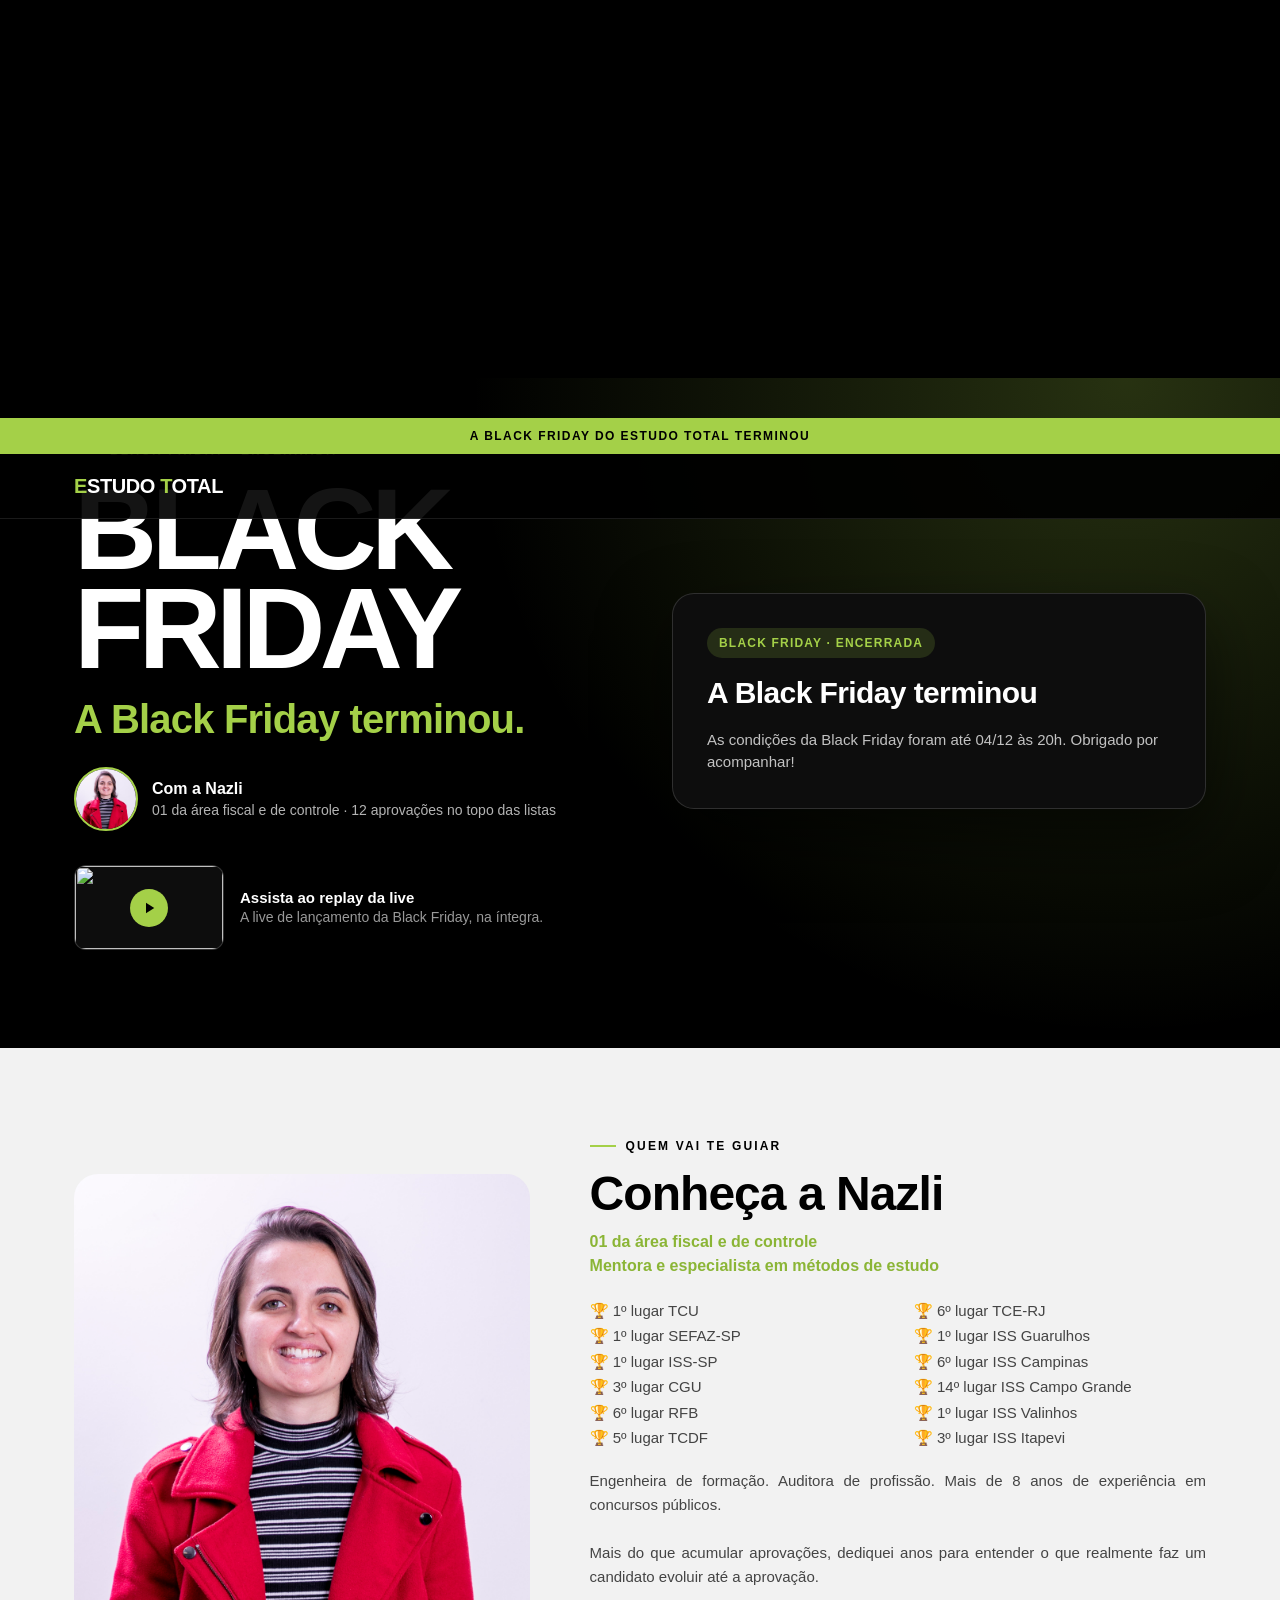
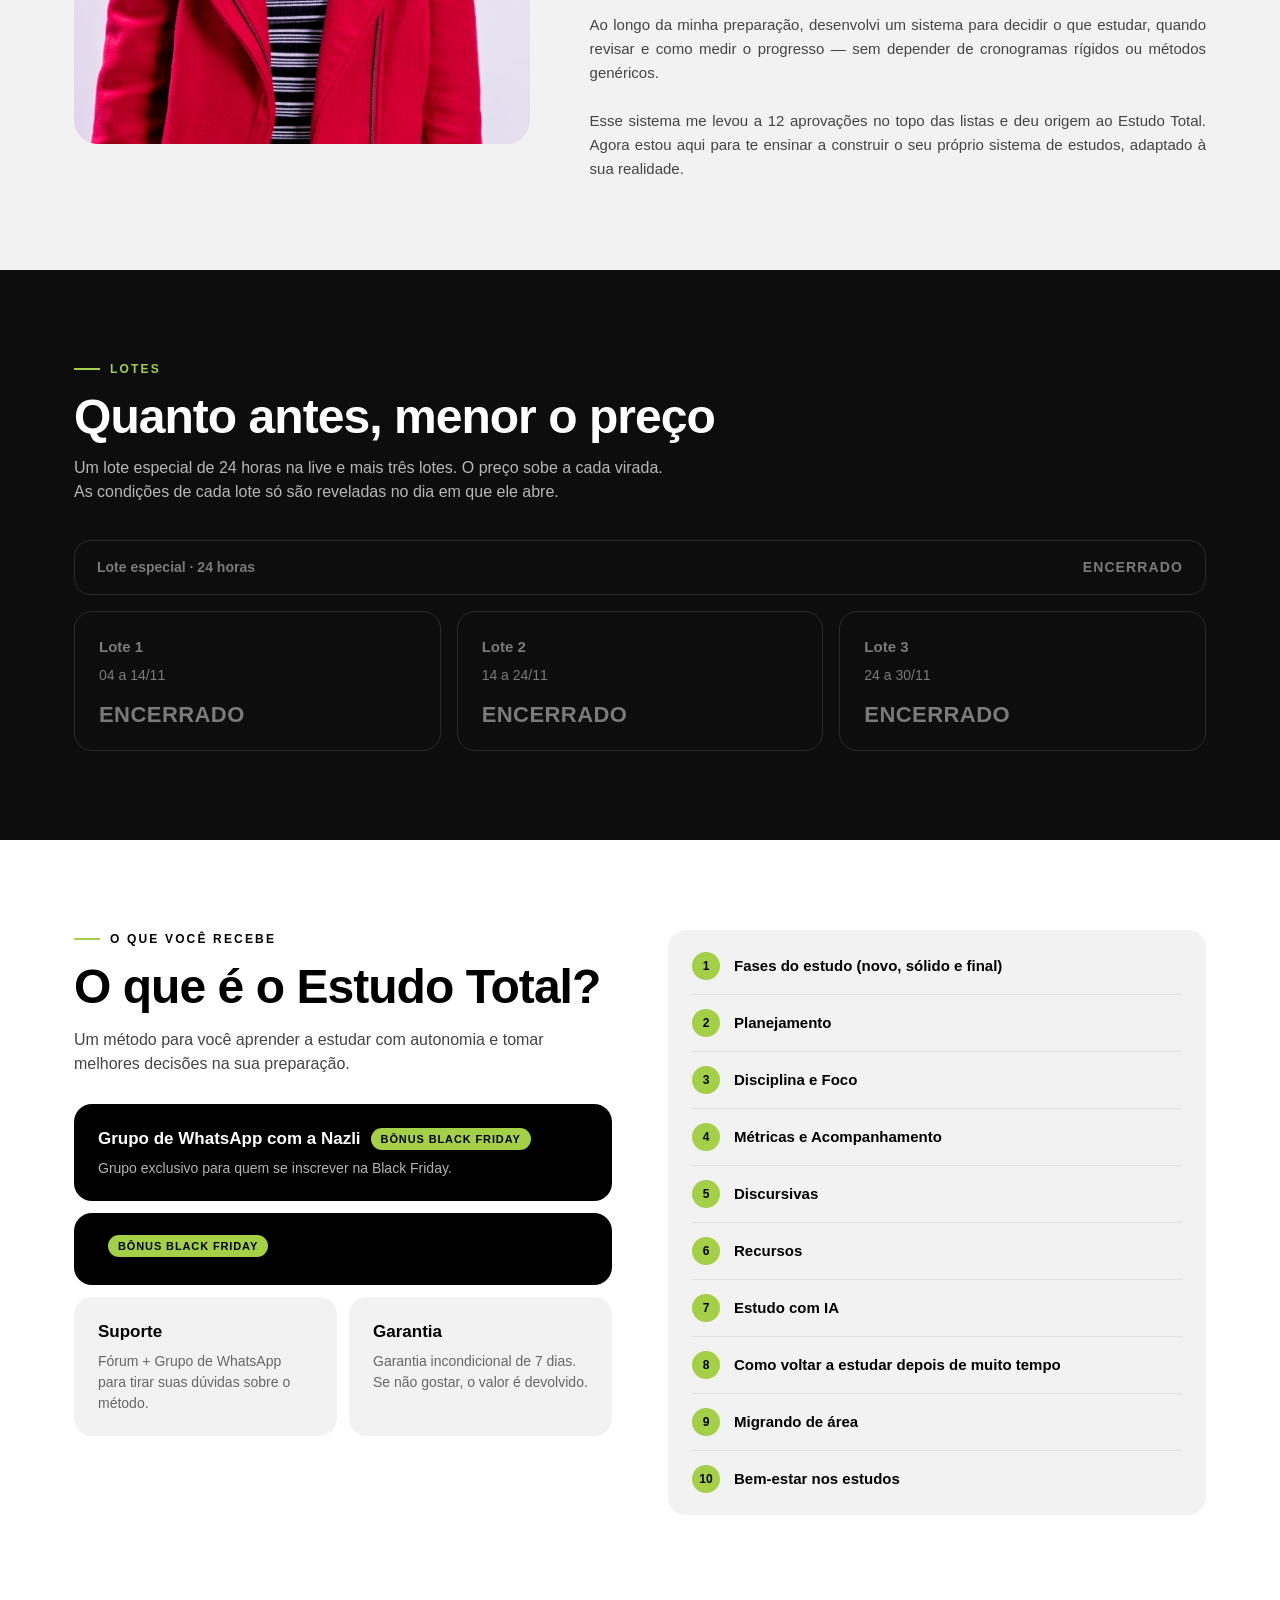
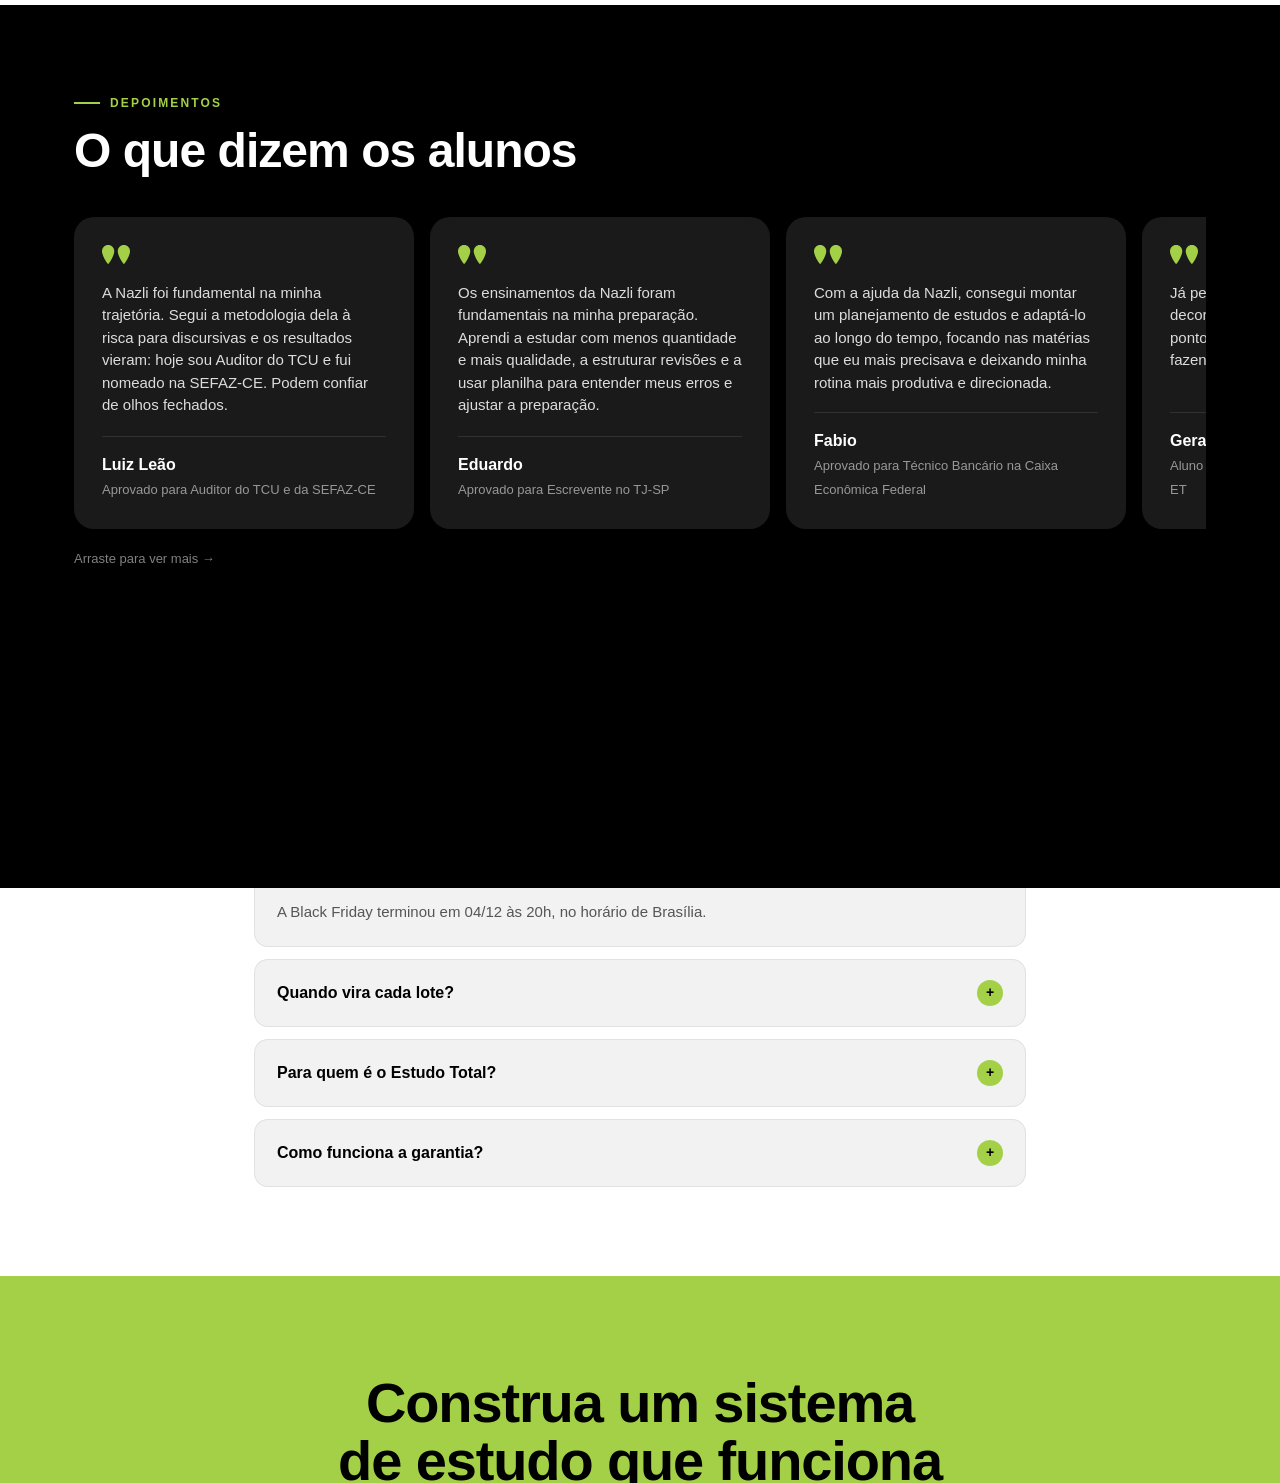
==== black/index.html @ 65afd5e8 "Black Friday: /black redireciona o QR Code para o checkout do lote em vigor Co-Authored-By: Claude O" ====
<!DOCTYPE html>
<html lang="pt-BR">
<head>
<meta http-equiv="Content-Security-Policy" content="default-src 'self'; script-src 'self' https://connect.facebook.net; style-src 'self' 'unsafe-inline'; img-src 'self' data: https://www.facebook.com; connect-src 'self' https://www.facebook.com; base-uri 'self'; form-action 'self'; object-src 'none'">
<meta charset="UTF-8">
<meta name="viewport" content="width=device-width, initial-scale=1.0">
<!-- Página de passagem do QR Code: não deve aparecer no Google -->
<meta name="robots" content="noindex">
<title>Black Friday · Estudo Total</title>
<link rel="icon" type="image/png" href="../assets/images/estudototal_favicon.png">
<!-- Meta Pixel Code -->
<script src="../fbpixel.js"></script>
<!-- End Meta Pixel Code -->
<style>
  body{margin:0;min-height:100vh;display:grid;place-items:center;background:#000;color:#fff;font-family:system-ui,sans-serif;text-align:center;padding:24px}
  a{color:#A4D048;font-weight:700}
</style>
</head>
<body>
  <p>Redirecionando para o checkout…<br><br><a href="/" id="fallback">Se não abrir, toque aqui</a></p>
  <script src="../content.js?v=bf26h"></script>
  <script src="redirect.js?v=bf26h"></script>
</body>
</html>
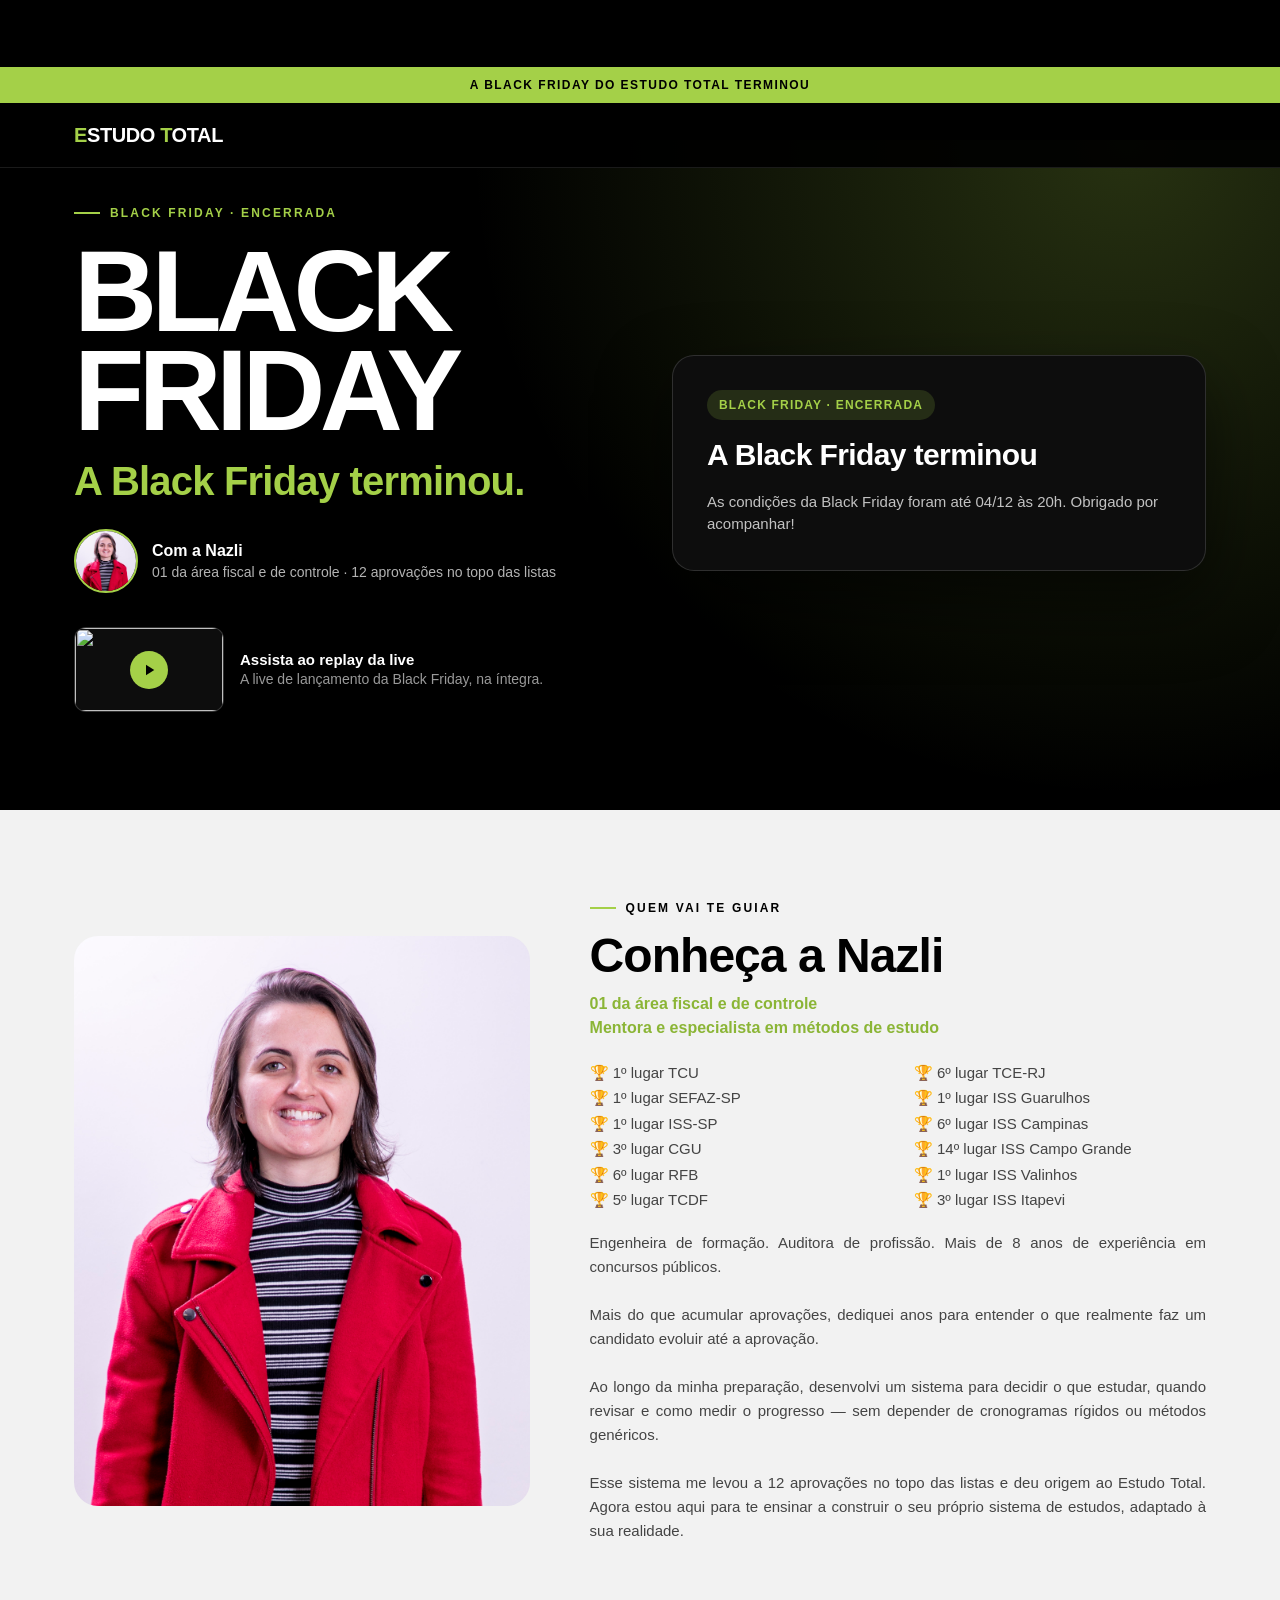
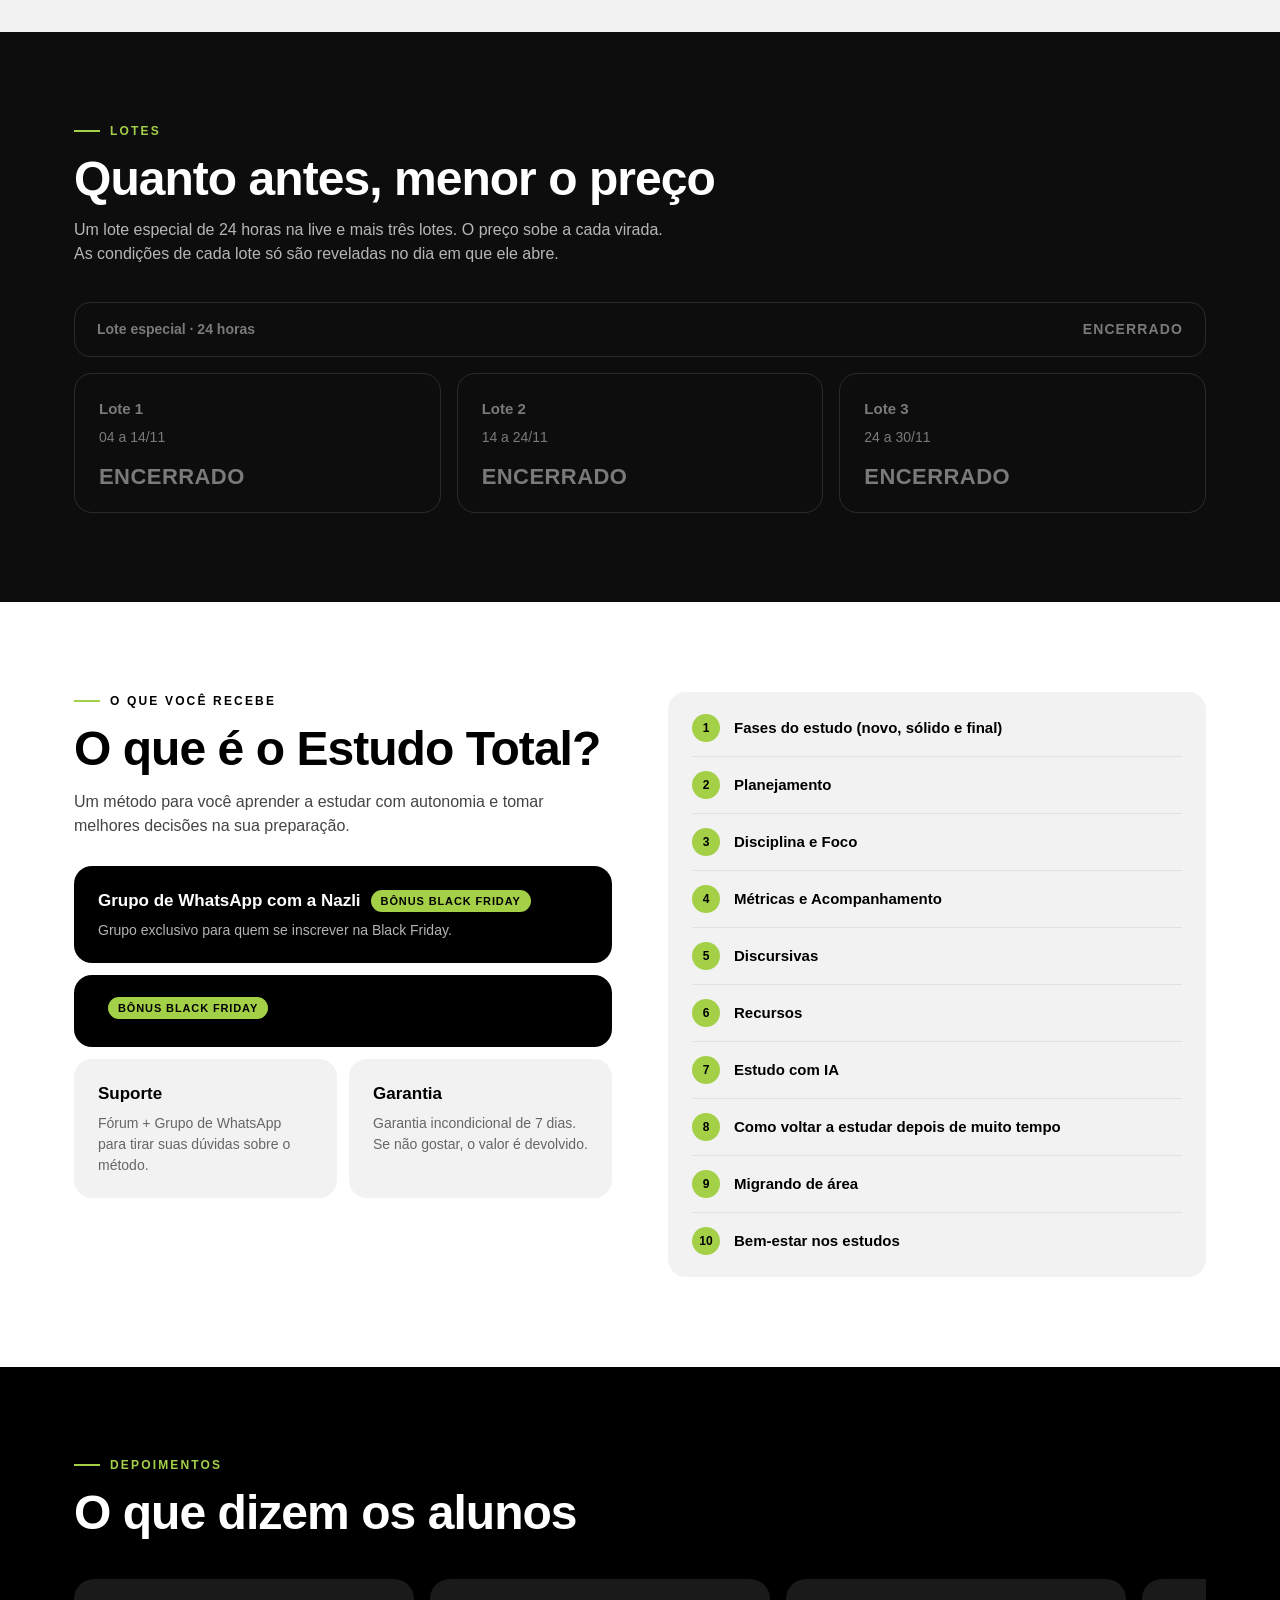
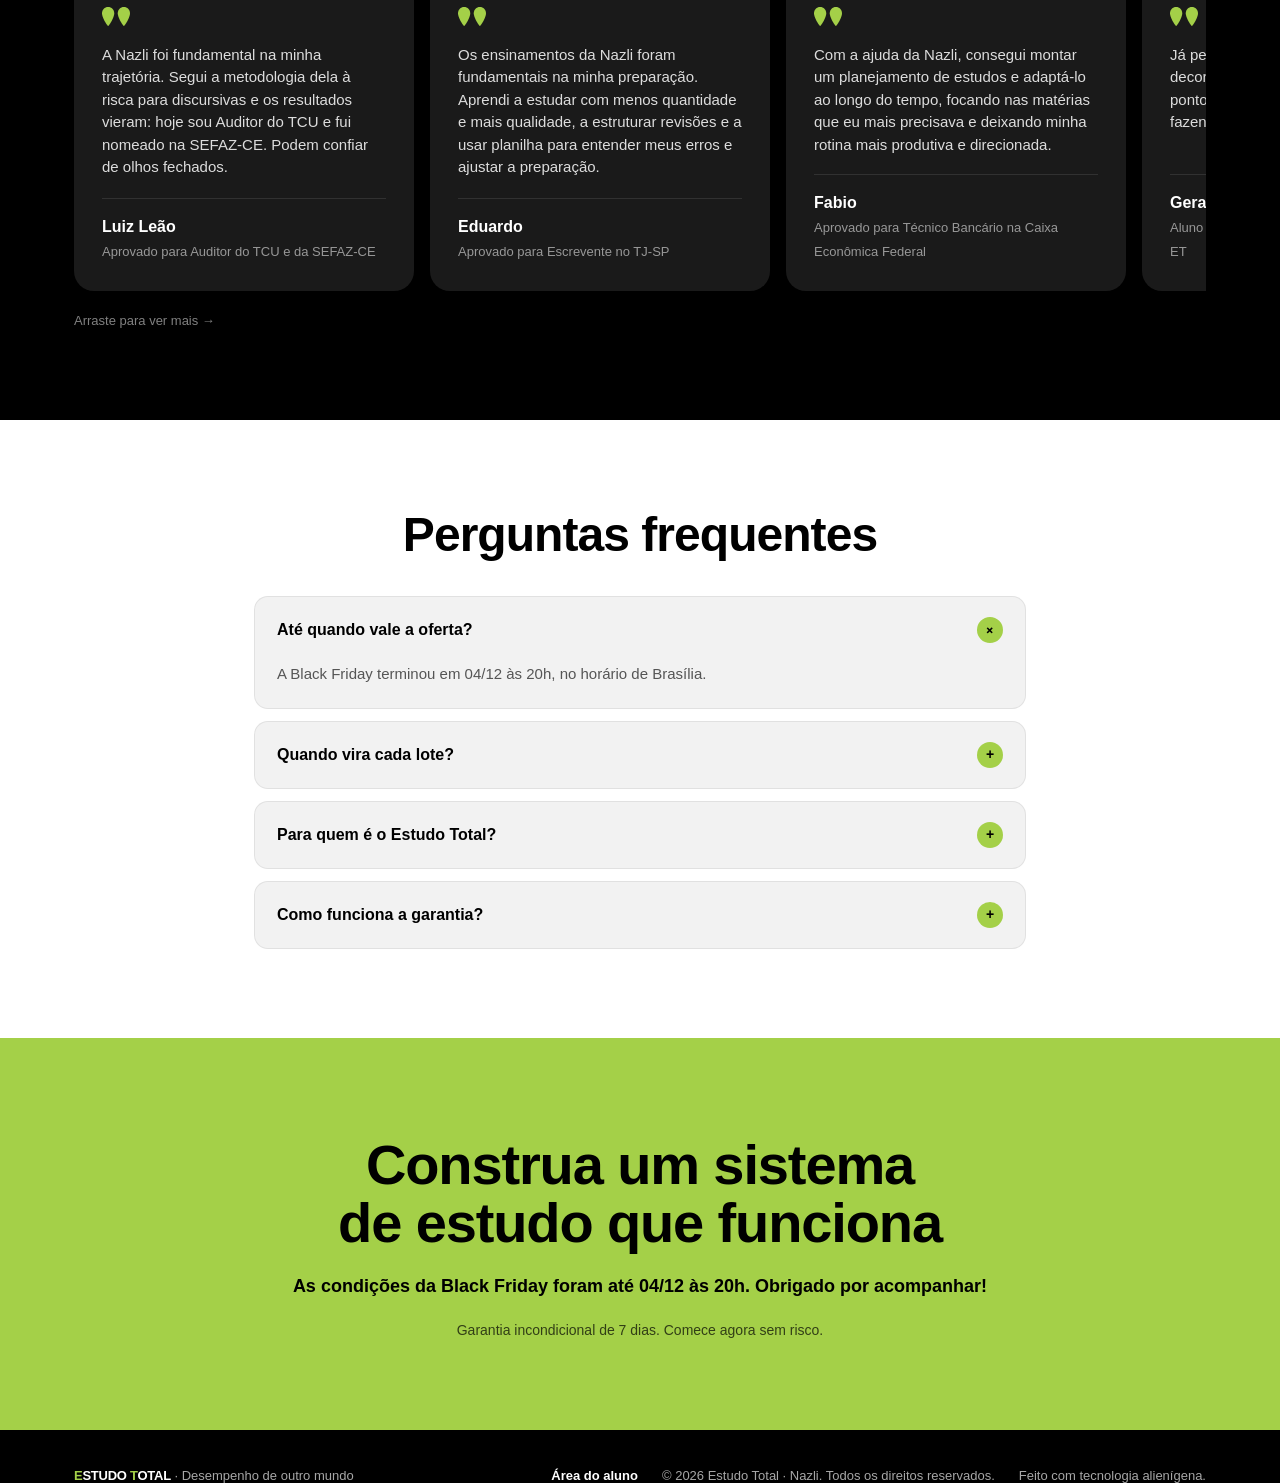
==== commit 4405031b: "Black Friday: scripts fora do Rocket Loader do Cloudflare (data-cfasync=false) Co-Authored-By: Claud" ====
--- a/black/index.html
+++ b/black/index.html
@@ -9,7 +9,7 @@
 <title>Black Friday · Estudo Total</title>
 <link rel="icon" type="image/png" href="../assets/images/estudototal_favicon.png">
 <!-- Meta Pixel Code -->
-<script src="../fbpixel.js"></script>
+<script data-cfasync="false" src="../fbpixel.js"></script>
 <!-- End Meta Pixel Code -->
 <style>
   body{margin:0;min-height:100vh;display:grid;place-items:center;background:#000;color:#fff;font-family:system-ui,sans-serif;text-align:center;padding:24px}
@@ -18,7 +18,7 @@
 </head>
 <body>
   <p>Redirecionando para o checkout…<br><br><a href="/" id="fallback">Se não abrir, toque aqui</a></p>
-  <script src="../content.js?v=bf26h"></script>
-  <script src="redirect.js?v=bf26h"></script>
+  <script data-cfasync="false" src="../content.js?v=bf26i"></script>
+  <script data-cfasync="false" src="redirect.js?v=bf26i"></script>
 </body>
 </html>
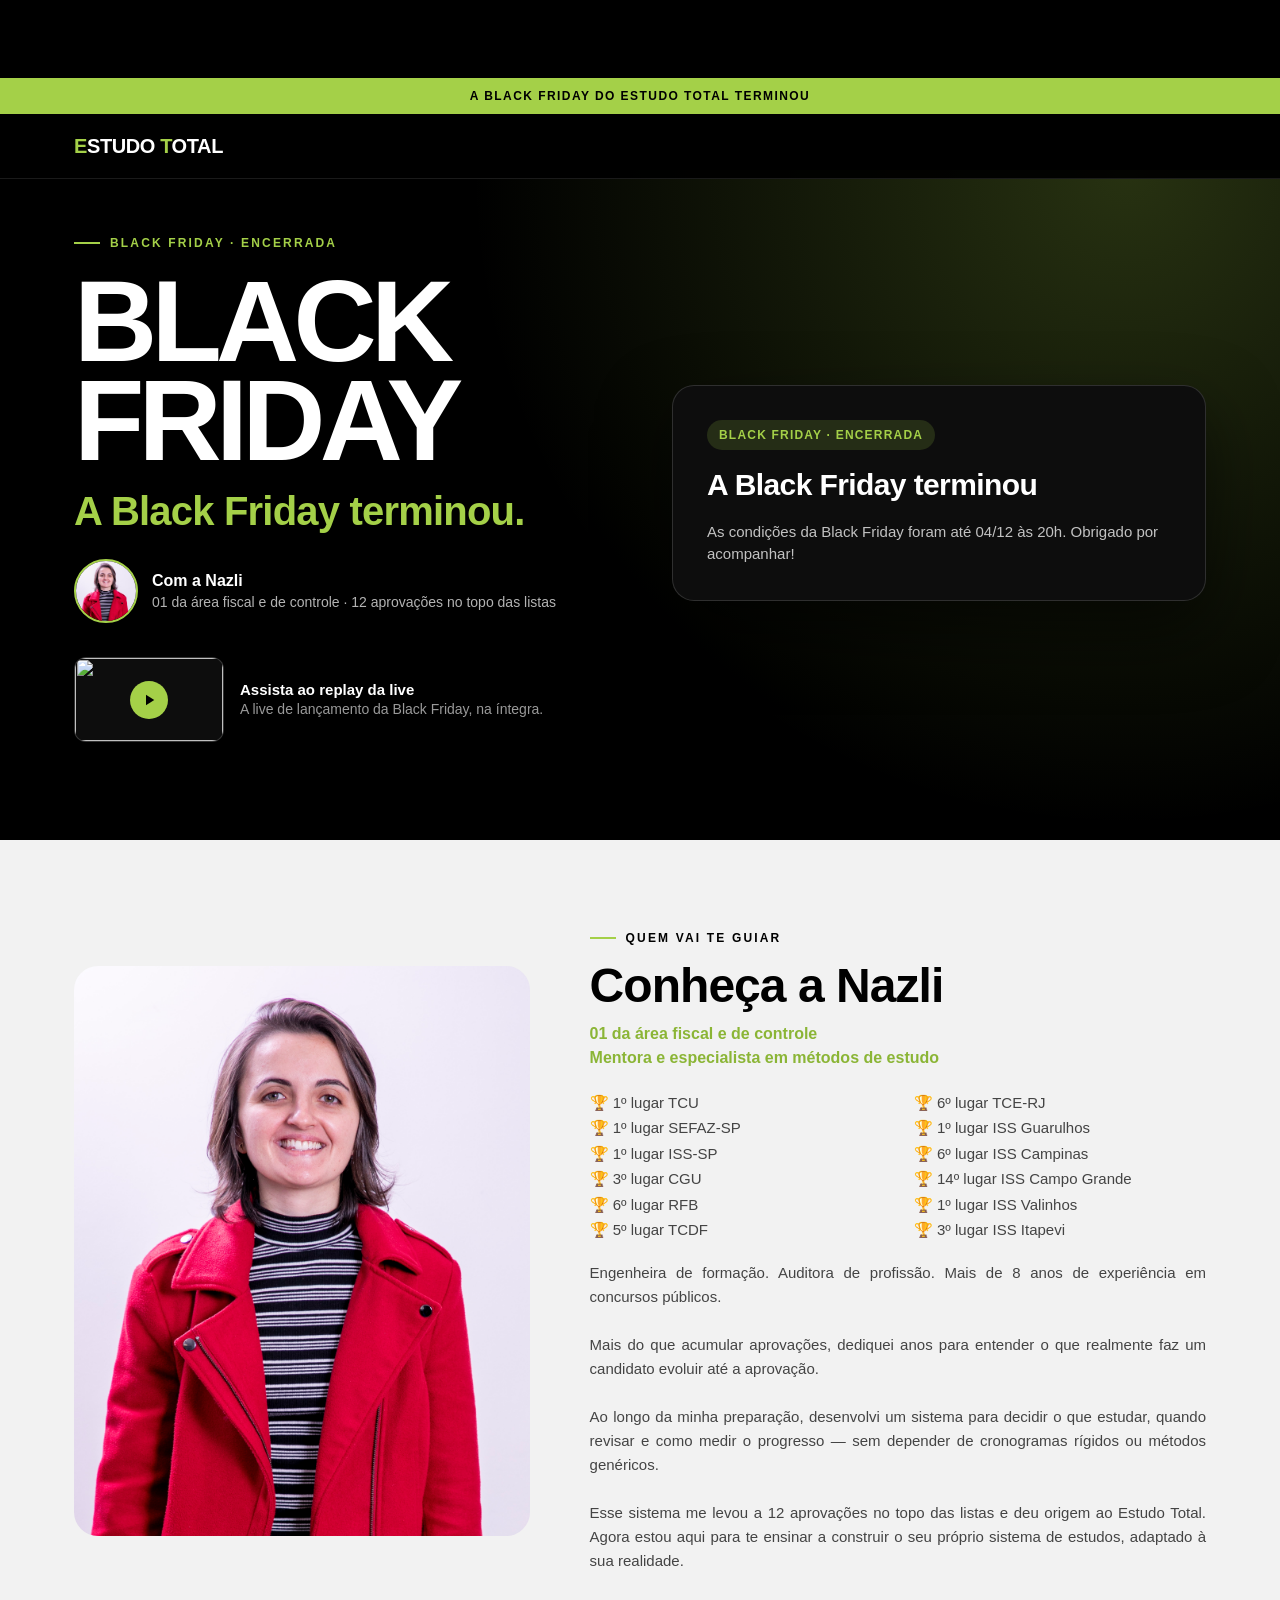
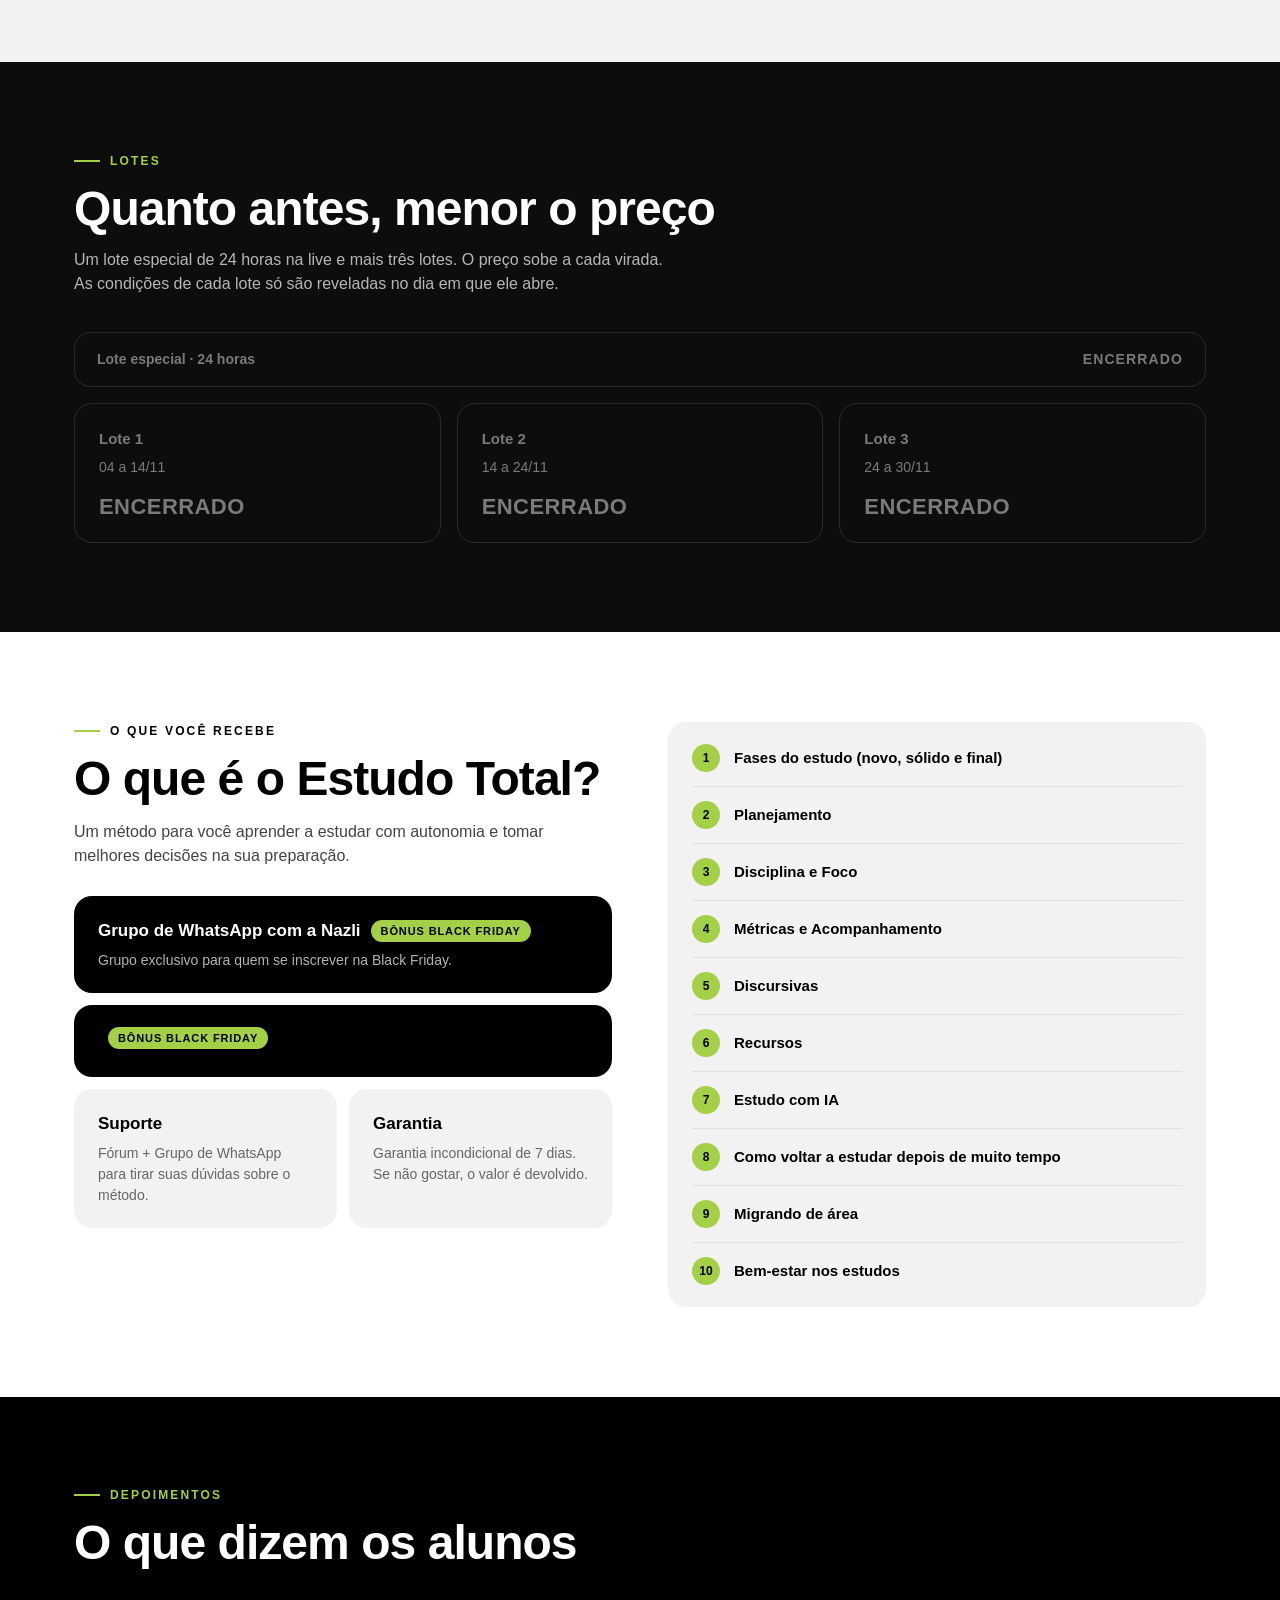
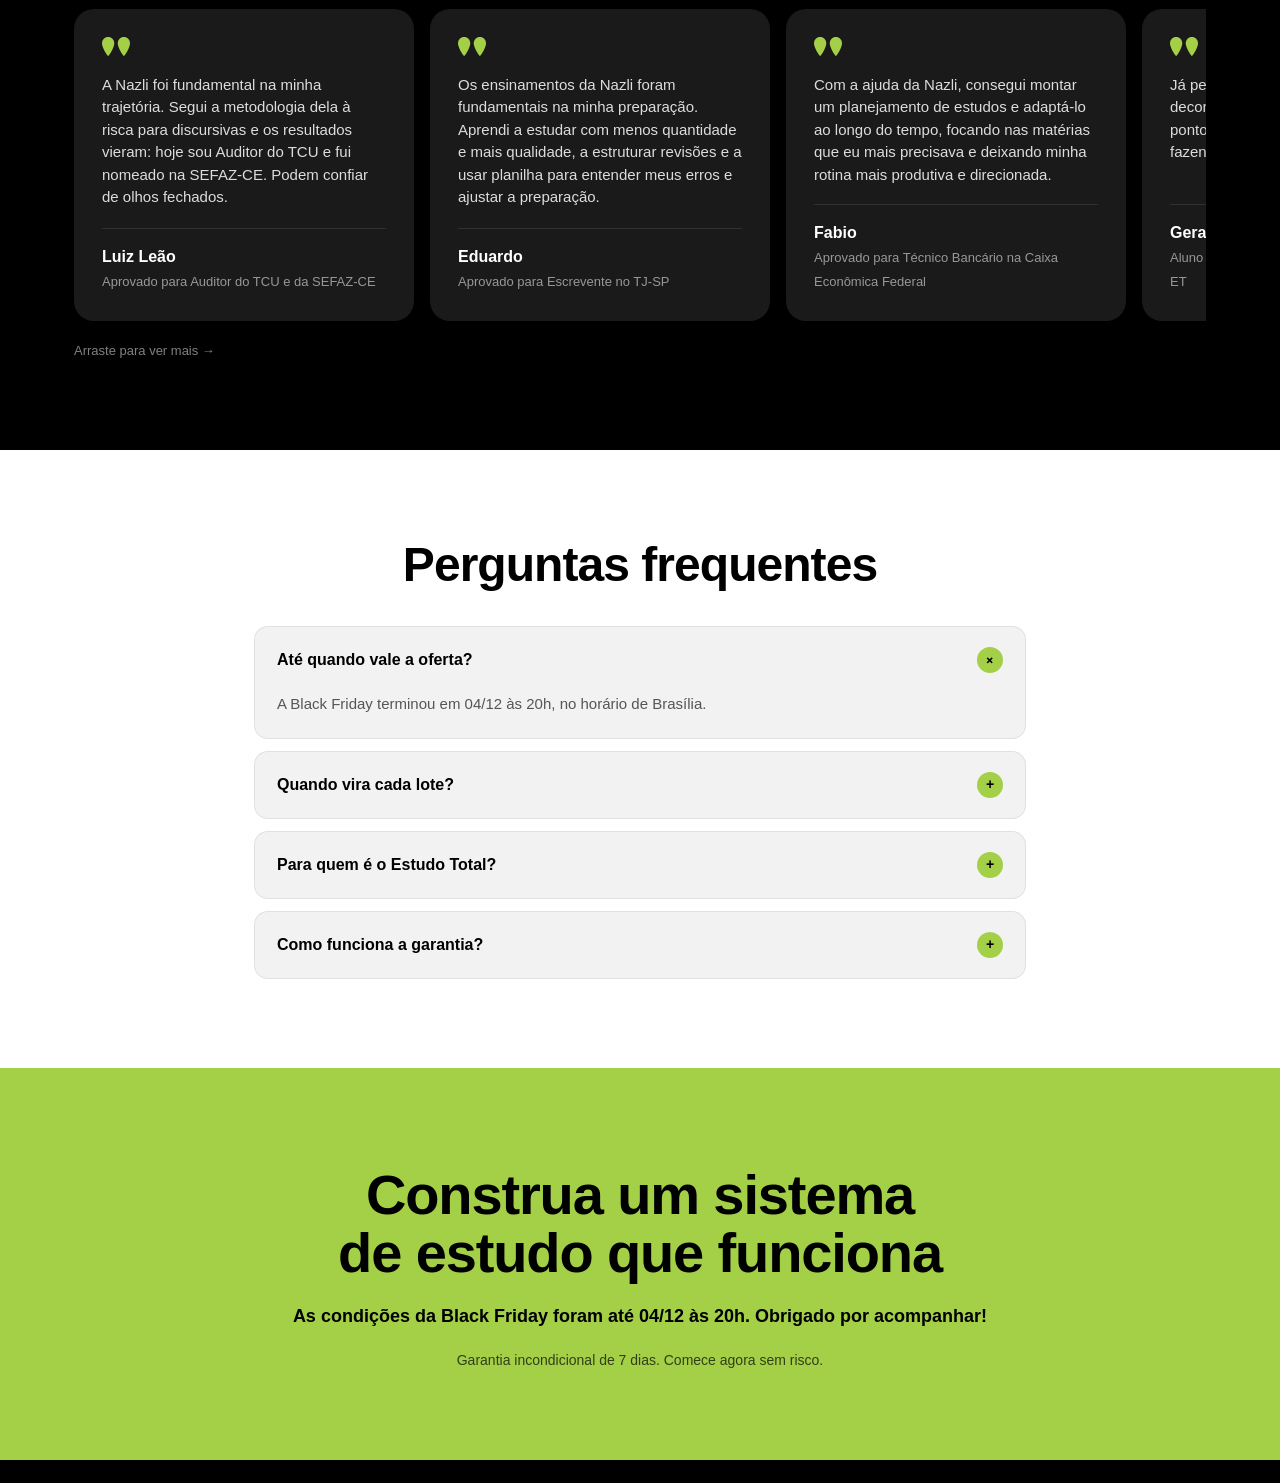
==== commit 8407b916: "Black Friday: envia SRC e SCK para o checkout da Hotmart (página e QR Code) Co-Authored-By: Claude O" ====
--- a/black/index.html
+++ b/black/index.html
@@ -18,7 +18,7 @@
 </head>
 <body>
   <p>Redirecionando para o checkout…<br><br><a href="/" id="fallback">Se não abrir, toque aqui</a></p>
-  <script data-cfasync="false" src="../content.js?v=bf26i"></script>
-  <script data-cfasync="false" src="redirect.js?v=bf26i"></script>
+  <script data-cfasync="false" src="../content.js?v=bf26j"></script>
+  <script data-cfasync="false" src="redirect.js?v=bf26j"></script>
 </body>
 </html>
